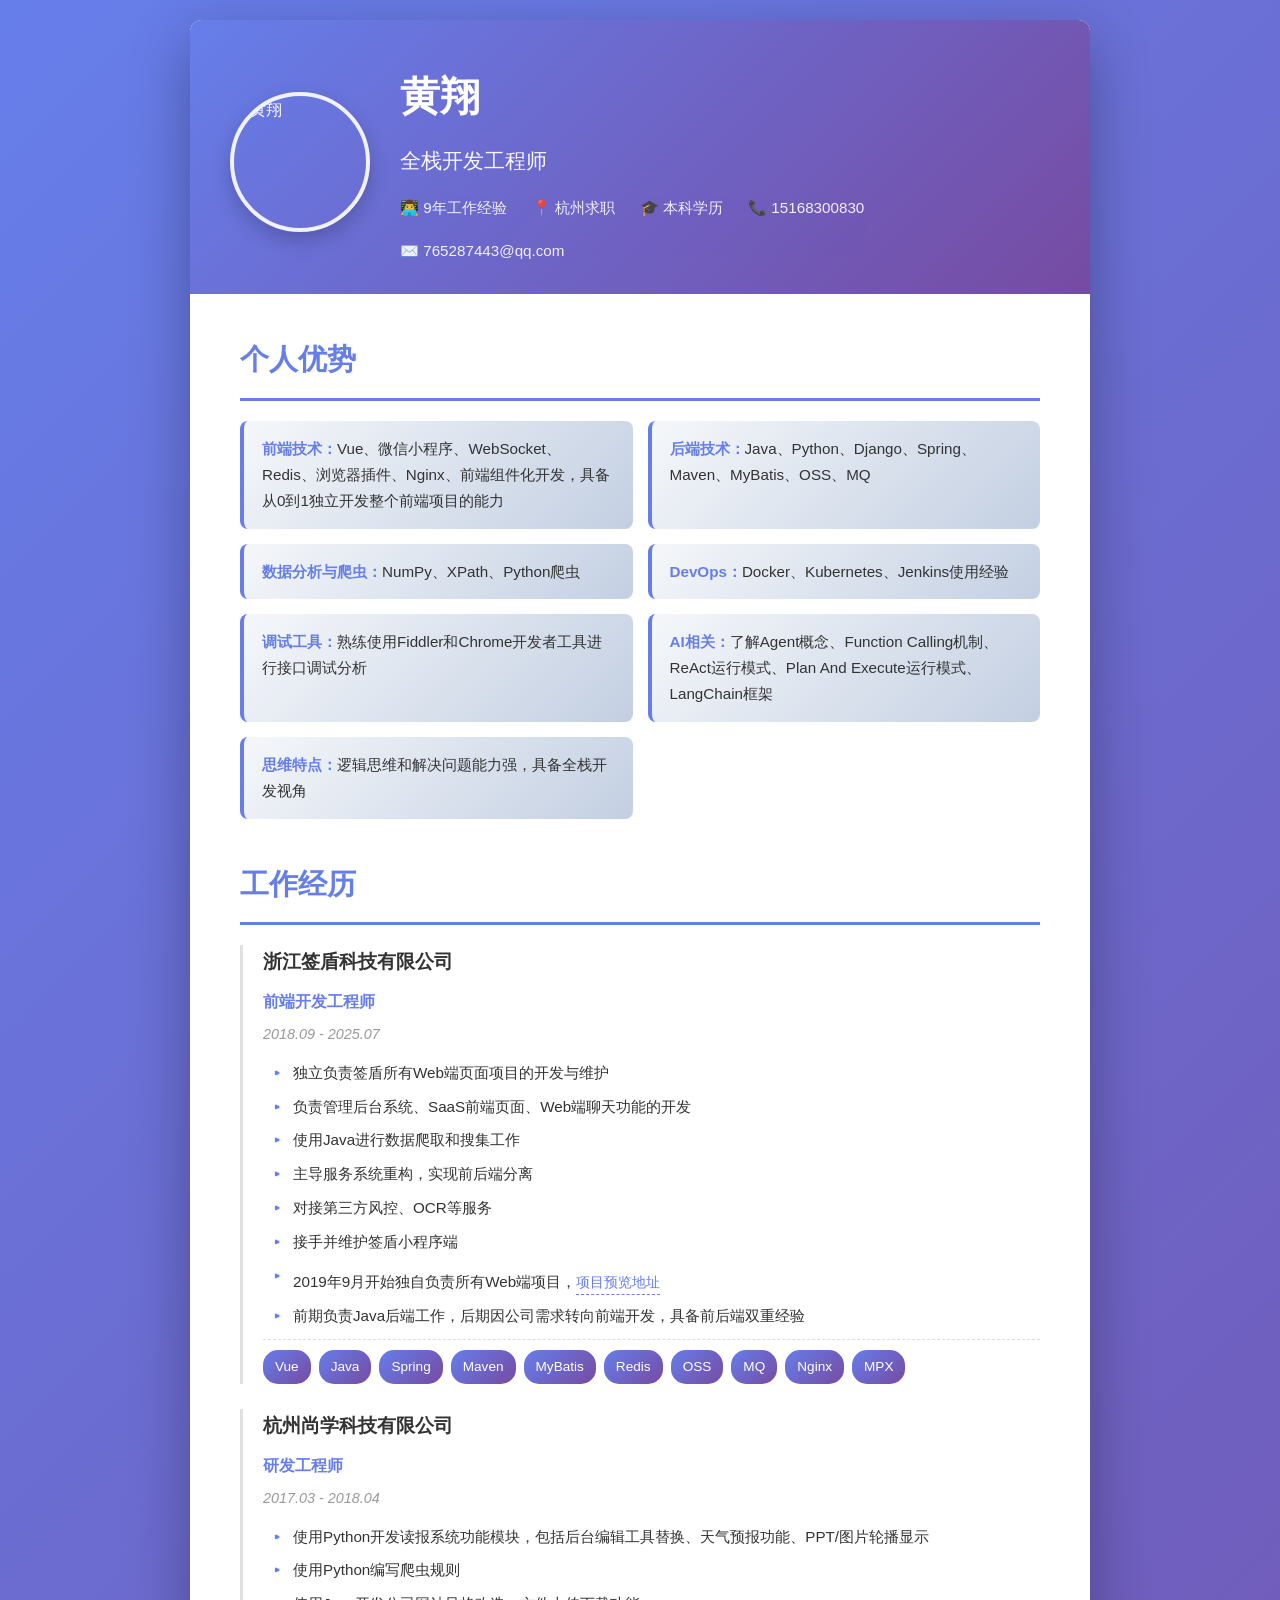
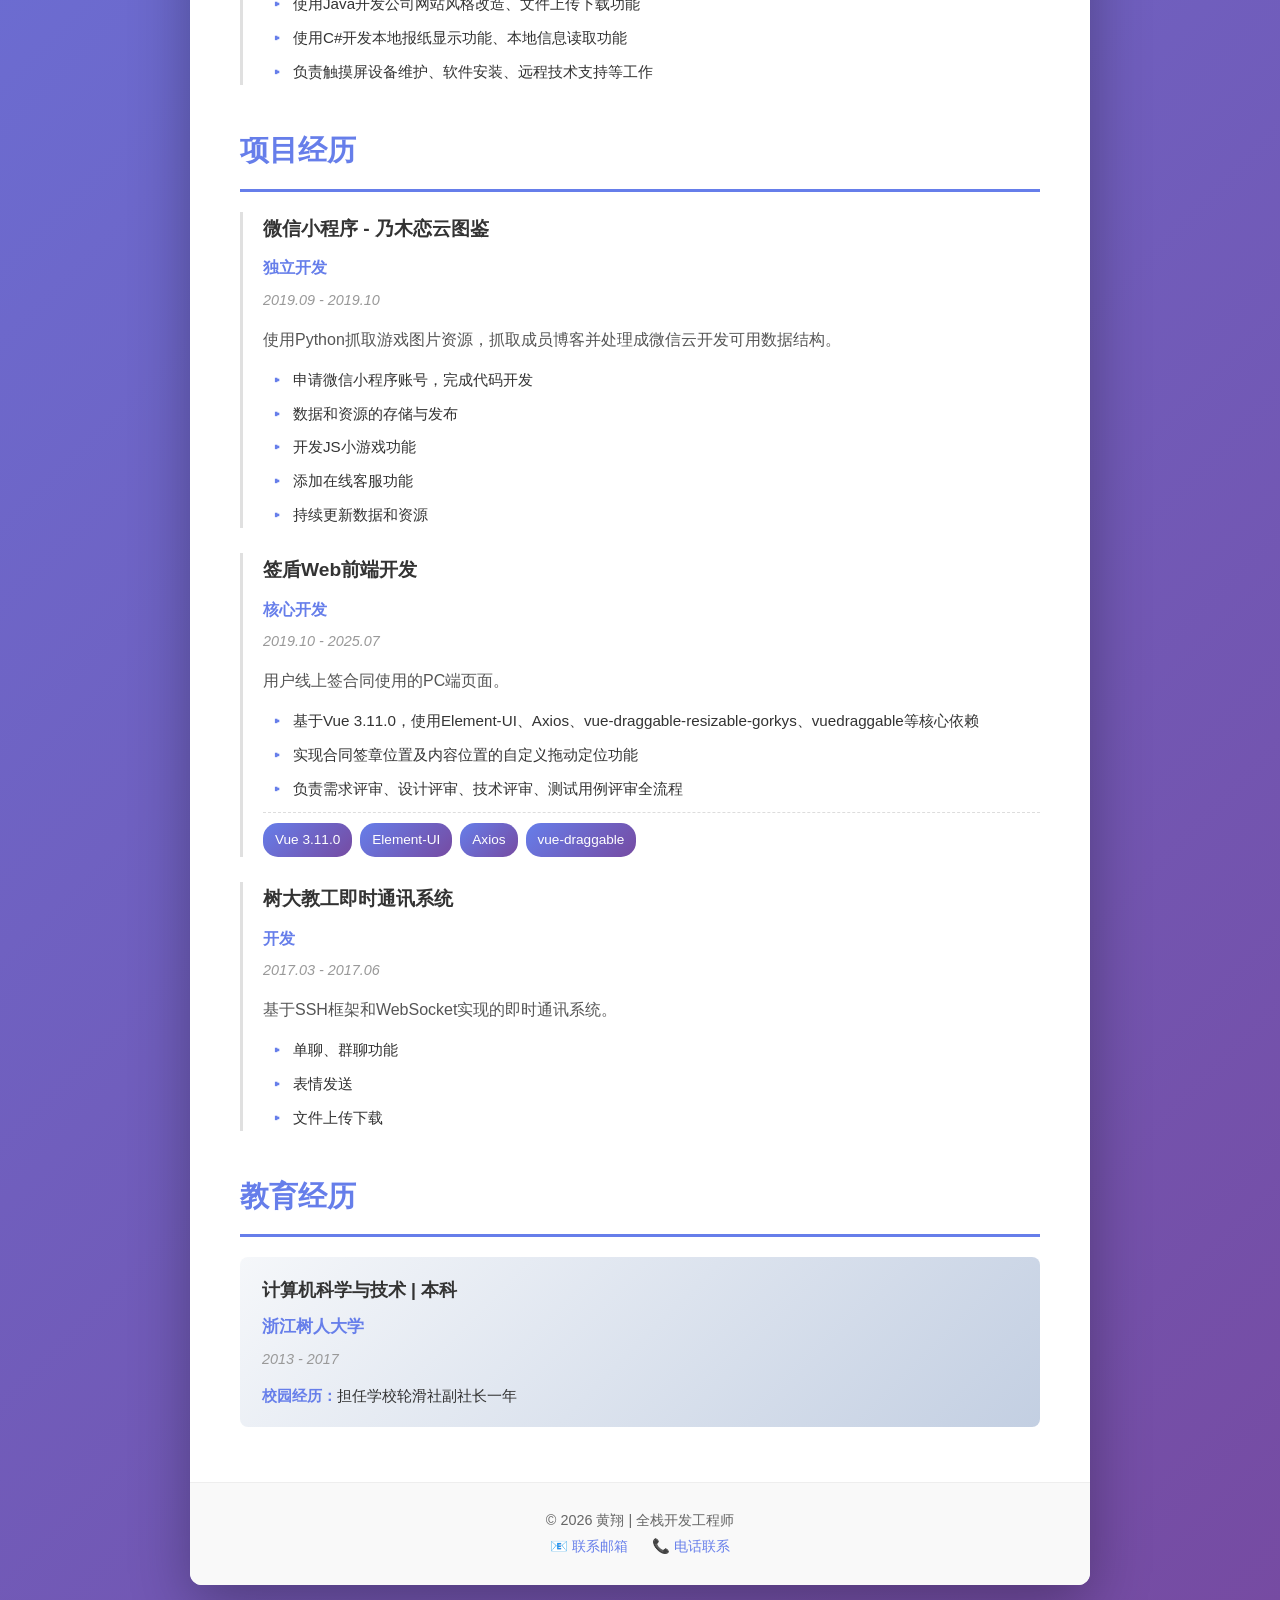
==== index.html @ 6120607a "Add files via upload Add personal homepage and resume" ====
<!DOCTYPE html>
<html lang="zh-CN">
<head>
    <meta charset="UTF-8">
    <meta name="viewport" content="width=device-width, initial-scale=1.0">
    <meta name="description" content="黄翔 - 全栈开发工程师，9年工作经验，Vue/Java/Python技术栈">
    <meta name="keywords" content="黄翔,前端开发,全栈开发,Vue,Java,Python,DevOps,Docker,Kubernetes">
    <title>黄翔 - 全栈开发工程师</title>
    <style>
        * {
            margin: 0;
            padding: 0;
            box-sizing: border-box;
        }

        body {
            font-family: -apple-system, BlinkMacSystemFont, "Segoe UI", "PingFang SC", "Hiragino Sans GB", "Microsoft YaHei", Arial, sans-serif;
            line-height: 1.8;
            color: #333;
            background: linear-gradient(135deg, #667eea 0%, #764ba2 100%);
            min-height: 100vh;
            padding: 20px;
        }

        .container {
            max-width: 900px;
            margin: 0 auto;
            background: white;
            border-radius: 12px;
            box-shadow: 0 20px 60px rgba(0,0,0,0.3);
            overflow: hidden;
        }

        header {
            background: linear-gradient(135deg, #667eea 0%, #764ba2 100%);
            color: white;
            padding: 40px 40px 30px;
            position: relative;
        }

        .header-content {
            display: flex;
            align-items: center;
            gap: 30px;
        }

        .avatar {
            width: 140px;
            height: 140px;
            border-radius: 50%;
            border: 4px solid rgba(255,255,255,0.9);
            object-fit: cover;
            box-shadow: 0 8px 20px rgba(0,0,0,0.2);
        }

        .header-info {
            flex: 1;
        }

        .header-info h1 {
            font-size: 2.5em;
            margin-bottom: 10px;
            font-weight: 700;
        }

        .header-info h2 {
            font-size: 1.3em;
            font-weight: 400;
            opacity: 0.95;
            margin-bottom: 15px;
        }

        .basic-info {
            display: flex;
            flex-wrap: wrap;
            gap: 15px 25px;
            font-size: 0.95em;
            opacity: 0.9;
        }

        .basic-info span {
            display: flex;
            align-items: center;
            gap: 6px;
        }

        .main-content {
            padding: 40px 50px;
        }

        section {
            margin-bottom: 40px;
        }

        section:last-child {
            margin-bottom: 0;
        }

        h3.section-title {
            font-size: 1.8em;
            color: #667eea;
            margin-bottom: 20px;
            padding-bottom: 12px;
            border-bottom: 3px solid #667eea;
            position: relative;
        }

        h3.section-title::after {
            content: '';
            position: absolute;
            bottom: -3px;
            left: 0;
            width: 60px;
            background: #764ba2;
        }

        .advantage-grid {
            display: grid;
            grid-template-columns: repeat(auto-fit, minmax(300px, 1fr));
            gap: 15px;
        }

        .advantage-item {
            background: linear-gradient(135deg, #f5f7fa 0%, #c3cfe2 100%);
            padding: 15px 18px;
            border-radius: 8px;
            border-left: 4px solid #667eea;
            font-size: 0.95em;
            line-height: 1.7;
        }

        .advantage-item strong {
            color: #667eea;
        }

        .work-item, .project-item {
            margin-bottom: 25px;
            padding-left: 20px;
            border-left: 3px solid #e0e0e0;
            transition: all 0.3s;
        }

        .work-item:hover, .project-item:hover {
            border-left-color: #667eea;
            background: #f9f9ff;
            padding-left: 25px;
        }

        .work-item h4, .project-item h4 {
            font-size: 1.2em;
            color: #333;
            margin-bottom: 8px;
            font-weight: 600;
        }

        .work-item .company, .project-item .role {
            color: #667eea;
            font-weight: 600;
            margin-bottom: 5px;
        }

        .work-item .period, .project-item .period {
            color: #999;
            font-size: 0.9em;
            margin-bottom: 12px;
            font-style: italic;
        }

        .work-item ul, .project-item ul {
            list-style: none;
            padding-left: 10px;
        }

        .work-item li, .project-item li {
            position: relative;
            padding-left: 20px;
            margin-bottom: 8px;
            font-size: 0.95em;
            line-height: 1.7;
        }

        .work-item li::before, .project-item li::before {
            content: "▸";
            position: absolute;
            left: 0;
            color: #667eea;
            font-weight: bold;
        }

        .tech-stack {
            display: flex;
            flex-wrap: wrap;
            gap: 8px;
            margin-top: 10px;
            padding-top: 10px;
            border-top: 1px dashed #ddd;
        }

        .tech-tag {
            background: linear-gradient(135deg, #667eea 0%, #764ba2 100%);
            color: white;
            padding: 5px 12px;
            border-radius: 15px;
            font-size: 0.85em;
            font-weight: 500;
        }

        .project-link {
            display: inline-block;
            margin-top: 8px;
            color: #667eea;
            text-decoration: none;
            font-size: 0.9em;
            border-bottom: 1px dashed #667eea;
            transition: all 0.3s;
        }

        .project-link:hover {
            color: #764ba2;
            border-bottom-style: solid;
        }

        .education-item {
            background: linear-gradient(135deg, #f5f7fa 0%, #c3cfe2 100%);
            padding: 18px 22px;
            border-radius: 8px;
            margin-bottom: 15px;
        }

        .education-item h4 {
            font-size: 1.1em;
            color: #333;
            margin-bottom: 5px;
            font-weight: 600;
        }

        .education-item .school {
            color: #667eea;
            font-weight: 600;
            font-size: 1.05em;
            margin-bottom: 5px;
        }

        .education-item .period {
            color: #999;
            font-size: 0.9em;
            font-style: italic;
        }

        .education-item .activity {
            margin-top: 10px;
            font-size: 0.95em;
            line-height: 1.7;
        }

        .education-item .activity strong {
            color: #667eea;
        }

        footer {
            text-align: center;
            padding: 25px;
            background: #f9f9f9;
            color: #666;
            font-size: 0.9em;
            border-top: 1px solid #eee;
        }

        footer a {
            color: #667eea;
            text-decoration: none;
            margin: 0 10px;
        }

        footer a:hover {
            color: #764ba2;
            text-decoration: underline;
        }

        @media print {
            body {
                background: white;
                padding: 0;
            }
            .container {
                box-shadow: none;
            }
            header {
                background: #667eea;
                -webkit-print-color-adjust: exact;
            }
        }

        @media (max-width: 768px) {
            .header-content {
                flex-direction: column;
                text-align: center;
            }
            .basic-info {
                justify-content: center;
            }
            .main-content {
                padding: 30px 25px;
            }
            h3.section-title {
                font-size: 1.5em;
            }
        }
    </style>
</head>
<body>
    <div class="container">
        <header>
            <div class="header-content">
                <img src="https://space-static.coze.site/coze_space/7616058619758398404/upload/id-3.png?sign=1775843832-1c563072ad-0-1d5538aaa18d4dfe7c9c02efa166ab16a2e80eed4051a1fe1d9e6ce0fef758ce" alt="黄翔" class="avatar">
                <div class="header-info">
                    <h1>黄翔</h1>
                    <h2>全栈开发工程师</h2>
                    <div class="basic-info">
                        <span>👨‍💻 9年工作经验</span>
                        <span>📍 杭州求职</span>
                        <span>🎓 本科学历</span>
                        <span>📞 15168300830</span>
                        <span>✉️ 765287443@qq.com</span>
                    </div>
                </div>
            </div>
        </header>

        <div class="main-content">
            <section>
                <h3 class="section-title">个人优势</h3>
                <div class="advantage-grid">
                    <div class="advantage-item">
                        <strong>前端技术：</strong>Vue、微信小程序、WebSocket、Redis、浏览器插件、Nginx、前端组件化开发，具备从0到1独立开发整个前端项目的能力
                    </div>
                    <div class="advantage-item">
                        <strong>后端技术：</strong>Java、Python、Django、Spring、Maven、MyBatis、OSS、MQ
                    </div>
                    <div class="advantage-item">
                        <strong>数据分析与爬虫：</strong>NumPy、XPath、Python爬虫
                    </div>
                    <div class="advantage-item">
                        <strong>DevOps：</strong>Docker、Kubernetes、Jenkins使用经验
                    </div>
                    <div class="advantage-item">
                        <strong>调试工具：</strong>熟练使用Fiddler和Chrome开发者工具进行接口调试分析
                    </div>
                    <div class="advantage-item">
                        <strong>AI相关：</strong>了解Agent概念、Function Calling机制、ReAct运行模式、Plan And Execute运行模式、LangChain框架
                    </div>
                    <div class="advantage-item">
                        <strong>思维特点：</strong>逻辑思维和解决问题能力强，具备全栈开发视角
                    </div>
                </div>
            </section>

            <section>
                <h3 class="section-title">工作经历</h3>
                
                <div class="work-item">
                    <h4>浙江签盾科技有限公司</h4>
                    <div class="company">前端开发工程师</div>
                    <div class="period">2018.09 - 2025.07</div>
                    <ul>
                        <li>独立负责签盾所有Web端页面项目的开发与维护</li>
                        <li>负责管理后台系统、SaaS前端页面、Web端聊天功能的开发</li>
                        <li>使用Java进行数据爬取和搜集工作</li>
                        <li>主导服务系统重构，实现前后端分离</li>
                        <li>对接第三方风控、OCR等服务</li>
                        <li>接手并维护签盾小程序端</li>
                        <li>2019年9月开始独自负责所有Web端项目，<a href="https://share.note.youdao.com/s/SpcmBtVJ" class="project-link" target="_blank">项目预览地址</a></li>
                        <li>前期负责Java后端工作，后期因公司需求转向前端开发，具备前后端双重经验</li>
                    </ul>
                    <div class="tech-stack">
                        <span class="tech-tag">Vue</span>
                        <span class="tech-tag">Java</span>
                        <span class="tech-tag">Spring</span>
                        <span class="tech-tag">Maven</span>
                        <span class="tech-tag">MyBatis</span>
                        <span class="tech-tag">Redis</span>
                        <span class="tech-tag">OSS</span>
                        <span class="tech-tag">MQ</span>
                        <span class="tech-tag">Nginx</span>
                        <span class="tech-tag">MPX</span>
                    </div>
                </div>

                <div class="work-item">
                    <h4>杭州尚学科技有限公司</h4>
                    <div class="company">研发工程师</div>
                    <div class="period">2017.03 - 2018.04</div>
                    <ul>
                        <li>使用Python开发读报系统功能模块，包括后台编辑工具替换、天气预报功能、PPT/图片轮播显示</li>
                        <li>使用Python编写爬虫规则</li>
                        <li>使用Java开发公司网站风格改造、文件上传下载功能</li>
                        <li>使用C#开发本地报纸显示功能、本地信息读取功能</li>
                        <li>负责触摸屏设备维护、软件安装、远程技术支持等工作</li>
                    </ul>
                </div>
            </section>

            <section>
                <h3 class="section-title">项目经历</h3>
                
                <div class="project-item">
                    <h4>微信小程序 - 乃木恋云图鉴</h4>
                    <div class="role">独立开发</div>
                    <div class="period">2019.09 - 2019.10</div>
                    <p style="margin-bottom: 12px; color: #555;">使用Python抓取游戏图片资源，抓取成员博客并处理成微信云开发可用数据结构。</p>
                    <ul>
                        <li>申请微信小程序账号，完成代码开发</li>
                        <li>数据和资源的存储与发布</li>
                        <li>开发JS小游戏功能</li>
                        <li>添加在线客服功能</li>
                        <li>持续更新数据和资源</li>
                    </ul>
                </div>

                <div class="project-item">
                    <h4>签盾Web前端开发</h4>
                    <div class="role">核心开发</div>
                    <div class="period">2019.10 - 2025.07</div>
                    <p style="margin-bottom: 12px; color: #555;">用户线上签合同使用的PC端页面。</p>
                    <ul>
                        <li>基于Vue 3.11.0，使用Element-UI、Axios、vue-draggable-resizable-gorkys、vuedraggable等核心依赖</li>
                        <li>实现合同签章位置及内容位置的自定义拖动定位功能</li>
                        <li>负责需求评审、设计评审、技术评审、测试用例评审全流程</li>
                    </ul>
                    <div class="tech-stack">
                        <span class="tech-tag">Vue 3.11.0</span>
                        <span class="tech-tag">Element-UI</span>
                        <span class="tech-tag">Axios</span>
                        <span class="tech-tag">vue-draggable</span>
                    </div>
                </div>

                <div class="project-item">
                    <h4>树大教工即时通讯系统</h4>
                    <div class="role">开发</div>
                    <div class="period">2017.03 - 2017.06</div>
                    <p style="margin-bottom: 12px; color: #555;">基于SSH框架和WebSocket实现的即时通讯系统。</p>
                    <ul>
                        <li>单聊、群聊功能</li>
                        <li>表情发送</li>
                        <li>文件上传下载</li>
                    </ul>
                </div>
            </section>

            <section>
                <h3 class="section-title">教育经历</h3>
                
                <div class="education-item">
                    <h4>计算机科学与技术 | 本科</h4>
                    <div class="school">浙江树人大学</div>
                    <div class="period">2013 - 2017</div>
                    <div class="activity">
                        <strong>校园经历：</strong>担任学校轮滑社副社长一年
                    </div>
                </div>
            </section>
        </div>

        <footer>
            <p>© 2026 黄翔 | 全栈开发工程师</p>
            <p>
                <a href="mailto:765287443@qq.com">📧 联系邮箱</a>
                <a href="tel:15168300830">📞 电话联系</a>
            </p>
        </footer>
    </div>
</body>
</html>
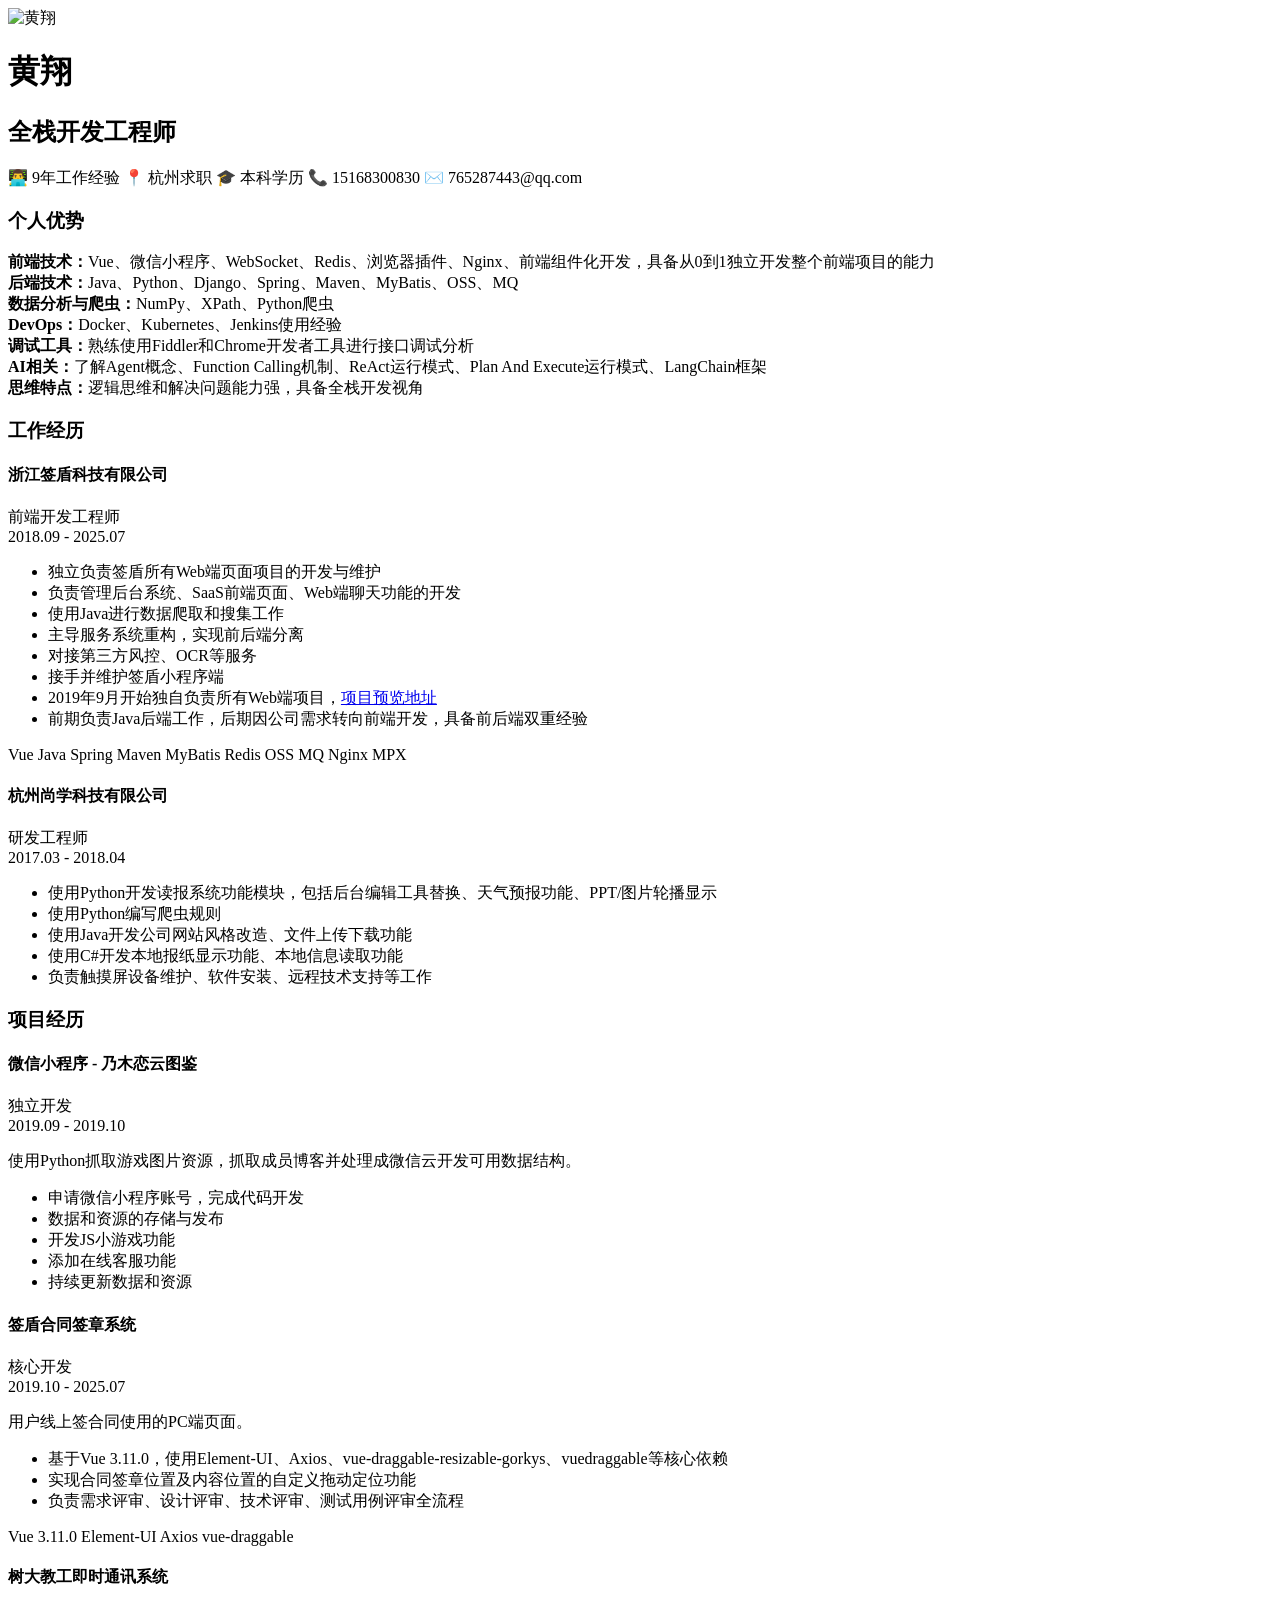
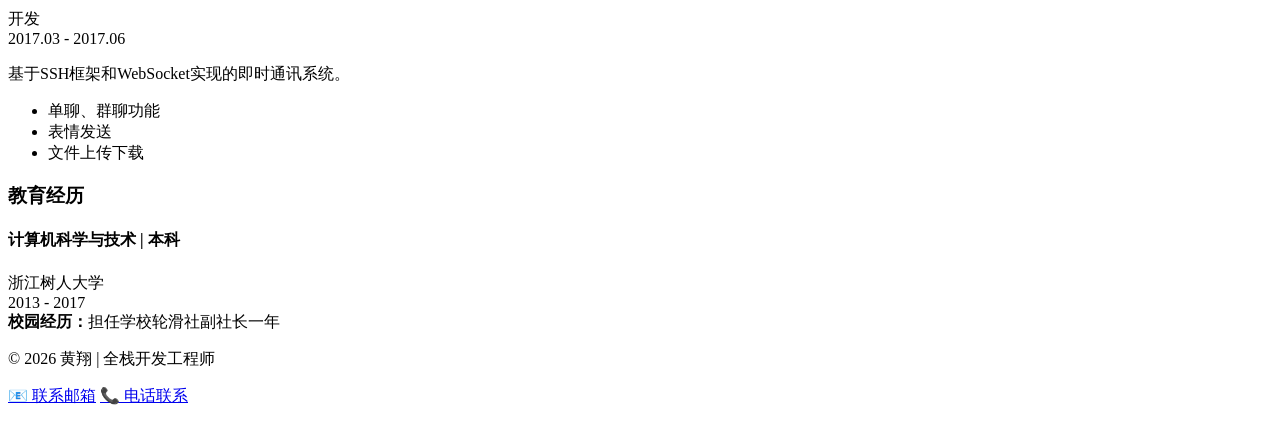
==== commit 59159f07: "样式代码分离" ====
--- a/index.html
+++ b/index.html
@@ -6,307 +6,7 @@
     <meta name="description" content="黄翔 - 全栈开发工程师，9年工作经验，Vue/Java/Python技术栈">
     <meta name="keywords" content="黄翔,前端开发,全栈开发,Vue,Java,Python,DevOps,Docker,Kubernetes">
     <title>黄翔 - 全栈开发工程师</title>
-    <style>
-        * {
-            margin: 0;
-            padding: 0;
-            box-sizing: border-box;
-        }
-
-        body {
-            font-family: -apple-system, BlinkMacSystemFont, "Segoe UI", "PingFang SC", "Hiragino Sans GB", "Microsoft YaHei", Arial, sans-serif;
-            line-height: 1.8;
-            color: #333;
-            background: linear-gradient(135deg, #667eea 0%, #764ba2 100%);
-            min-height: 100vh;
-            padding: 20px;
-        }
-
-        .container {
-            max-width: 900px;
-            margin: 0 auto;
-            background: white;
-            border-radius: 12px;
-            box-shadow: 0 20px 60px rgba(0,0,0,0.3);
-            overflow: hidden;
-        }
-
-        header {
-            background: linear-gradient(135deg, #667eea 0%, #764ba2 100%);
-            color: white;
-            padding: 40px 40px 30px;
-            position: relative;
-        }
-
-        .header-content {
-            display: flex;
-            align-items: center;
-            gap: 30px;
-        }
-
-        .avatar {
-            width: 140px;
-            height: 140px;
-            border-radius: 50%;
-            border: 4px solid rgba(255,255,255,0.9);
-            object-fit: cover;
-            box-shadow: 0 8px 20px rgba(0,0,0,0.2);
-        }
-
-        .header-info {
-            flex: 1;
-        }
-
-        .header-info h1 {
-            font-size: 2.5em;
-            margin-bottom: 10px;
-            font-weight: 700;
-        }
-
-        .header-info h2 {
-            font-size: 1.3em;
-            font-weight: 400;
-            opacity: 0.95;
-            margin-bottom: 15px;
-        }
-
-        .basic-info {
-            display: flex;
-            flex-wrap: wrap;
-            gap: 15px 25px;
-            font-size: 0.95em;
-            opacity: 0.9;
-        }
-
-        .basic-info span {
-            display: flex;
-            align-items: center;
-            gap: 6px;
-        }
-
-        .main-content {
-            padding: 40px 50px;
-        }
-
-        section {
-            margin-bottom: 40px;
-        }
-
-        section:last-child {
-            margin-bottom: 0;
-        }
-
-        h3.section-title {
-            font-size: 1.8em;
-            color: #667eea;
-            margin-bottom: 20px;
-            padding-bottom: 12px;
-            border-bottom: 3px solid #667eea;
-            position: relative;
-        }
-
-        h3.section-title::after {
-            content: '';
-            position: absolute;
-            bottom: -3px;
-            left: 0;
-            width: 60px;
-            background: #764ba2;
-        }
-
-        .advantage-grid {
-            display: grid;
-            grid-template-columns: repeat(auto-fit, minmax(300px, 1fr));
-            gap: 15px;
-        }
-
-        .advantage-item {
-            background: linear-gradient(135deg, #f5f7fa 0%, #c3cfe2 100%);
-            padding: 15px 18px;
-            border-radius: 8px;
-            border-left: 4px solid #667eea;
-            font-size: 0.95em;
-            line-height: 1.7;
-        }
-
-        .advantage-item strong {
-            color: #667eea;
-        }
-
-        .work-item, .project-item {
-            margin-bottom: 25px;
-            padding-left: 20px;
-            border-left: 3px solid #e0e0e0;
-            transition: all 0.3s;
-        }
-
-        .work-item:hover, .project-item:hover {
-            border-left-color: #667eea;
-            background: #f9f9ff;
-            padding-left: 25px;
-        }
-
-        .work-item h4, .project-item h4 {
-            font-size: 1.2em;
-            color: #333;
-            margin-bottom: 8px;
-            font-weight: 600;
-        }
-
-        .work-item .company, .project-item .role {
-            color: #667eea;
-            font-weight: 600;
-            margin-bottom: 5px;
-        }
-
-        .work-item .period, .project-item .period {
-            color: #999;
-            font-size: 0.9em;
-            margin-bottom: 12px;
-            font-style: italic;
-        }
-
-        .work-item ul, .project-item ul {
-            list-style: none;
-            padding-left: 10px;
-        }
-
-        .work-item li, .project-item li {
-            position: relative;
-            padding-left: 20px;
-            margin-bottom: 8px;
-            font-size: 0.95em;
-            line-height: 1.7;
-        }
-
-        .work-item li::before, .project-item li::before {
-            content: "▸";
-            position: absolute;
-            left: 0;
-            color: #667eea;
-            font-weight: bold;
-        }
-
-        .tech-stack {
-            display: flex;
-            flex-wrap: wrap;
-            gap: 8px;
-            margin-top: 10px;
-            padding-top: 10px;
-            border-top: 1px dashed #ddd;
-        }
-
-        .tech-tag {
-            background: linear-gradient(135deg, #667eea 0%, #764ba2 100%);
-            color: white;
-            padding: 5px 12px;
-            border-radius: 15px;
-            font-size: 0.85em;
-            font-weight: 500;
-        }
-
-        .project-link {
-            display: inline-block;
-            margin-top: 8px;
-            color: #667eea;
-            text-decoration: none;
-            font-size: 0.9em;
-            border-bottom: 1px dashed #667eea;
-            transition: all 0.3s;
-        }
-
-        .project-link:hover {
-            color: #764ba2;
-            border-bottom-style: solid;
-        }
-
-        .education-item {
-            background: linear-gradient(135deg, #f5f7fa 0%, #c3cfe2 100%);
-            padding: 18px 22px;
-            border-radius: 8px;
-            margin-bottom: 15px;
-        }
-
-        .education-item h4 {
-            font-size: 1.1em;
-            color: #333;
-            margin-bottom: 5px;
-            font-weight: 600;
-        }
-
-        .education-item .school {
-            color: #667eea;
-            font-weight: 600;
-            font-size: 1.05em;
-            margin-bottom: 5px;
-        }
-
-        .education-item .period {
-            color: #999;
-            font-size: 0.9em;
-            font-style: italic;
-        }
-
-        .education-item .activity {
-            margin-top: 10px;
-            font-size: 0.95em;
-            line-height: 1.7;
-        }
-
-        .education-item .activity strong {
-            color: #667eea;
-        }
-
-        footer {
-            text-align: center;
-            padding: 25px;
-            background: #f9f9f9;
-            color: #666;
-            font-size: 0.9em;
-            border-top: 1px solid #eee;
-        }
-
-        footer a {
-            color: #667eea;
-            text-decoration: none;
-            margin: 0 10px;
-        }
-
-        footer a:hover {
-            color: #764ba2;
-            text-decoration: underline;
-        }
-
-        @media print {
-            body {
-                background: white;
-                padding: 0;
-            }
-            .container {
-                box-shadow: none;
-            }
-            header {
-                background: #667eea;
-                -webkit-print-color-adjust: exact;
-            }
-        }
-
-        @media (max-width: 768px) {
-            .header-content {
-                flex-direction: column;
-                text-align: center;
-            }
-            .basic-info {
-                justify-content: center;
-            }
-            .main-content {
-                padding: 30px 25px;
-            }
-            h3.section-title {
-                font-size: 1.5em;
-            }
-        }
-    </style>
+    <link rel="stylesheet" href="style.css">
 </head>
 <body>
     <div class="container">
@@ -407,7 +107,7 @@
                     <h4>微信小程序 - 乃木恋云图鉴</h4>
                     <div class="role">独立开发</div>
                     <div class="period">2019.09 - 2019.10</div>
-                    <p style="margin-bottom: 12px; color: #555;">使用Python抓取游戏图片资源，抓取成员博客并处理成微信云开发可用数据结构。</p>
+                    <p class="project-desc">使用Python抓取游戏图片资源，抓取成员博客并处理成微信云开发可用数据结构。</p>
                     <ul>
                         <li>申请微信小程序账号，完成代码开发</li>
                         <li>数据和资源的存储与发布</li>
@@ -418,10 +118,10 @@
                 </div>
 
                 <div class="project-item">
-                    <h4>签盾Web前端开发</h4>
+                    <h4>签盾合同签章系统</h4>
                     <div class="role">核心开发</div>
                     <div class="period">2019.10 - 2025.07</div>
-                    <p style="margin-bottom: 12px; color: #555;">用户线上签合同使用的PC端页面。</p>
+                    <p class="project-desc">用户线上签合同使用的PC端页面。</p>
                     <ul>
                         <li>基于Vue 3.11.0，使用Element-UI、Axios、vue-draggable-resizable-gorkys、vuedraggable等核心依赖</li>
                         <li>实现合同签章位置及内容位置的自定义拖动定位功能</li>
@@ -439,7 +139,7 @@
                     <h4>树大教工即时通讯系统</h4>
                     <div class="role">开发</div>
                     <div class="period">2017.03 - 2017.06</div>
-                    <p style="margin-bottom: 12px; color: #555;">基于SSH框架和WebSocket实现的即时通讯系统。</p>
+                    <p class="project-desc">基于SSH框架和WebSocket实现的即时通讯系统。</p>
                     <ul>
                         <li>单聊、群聊功能</li>
                         <li>表情发送</li>
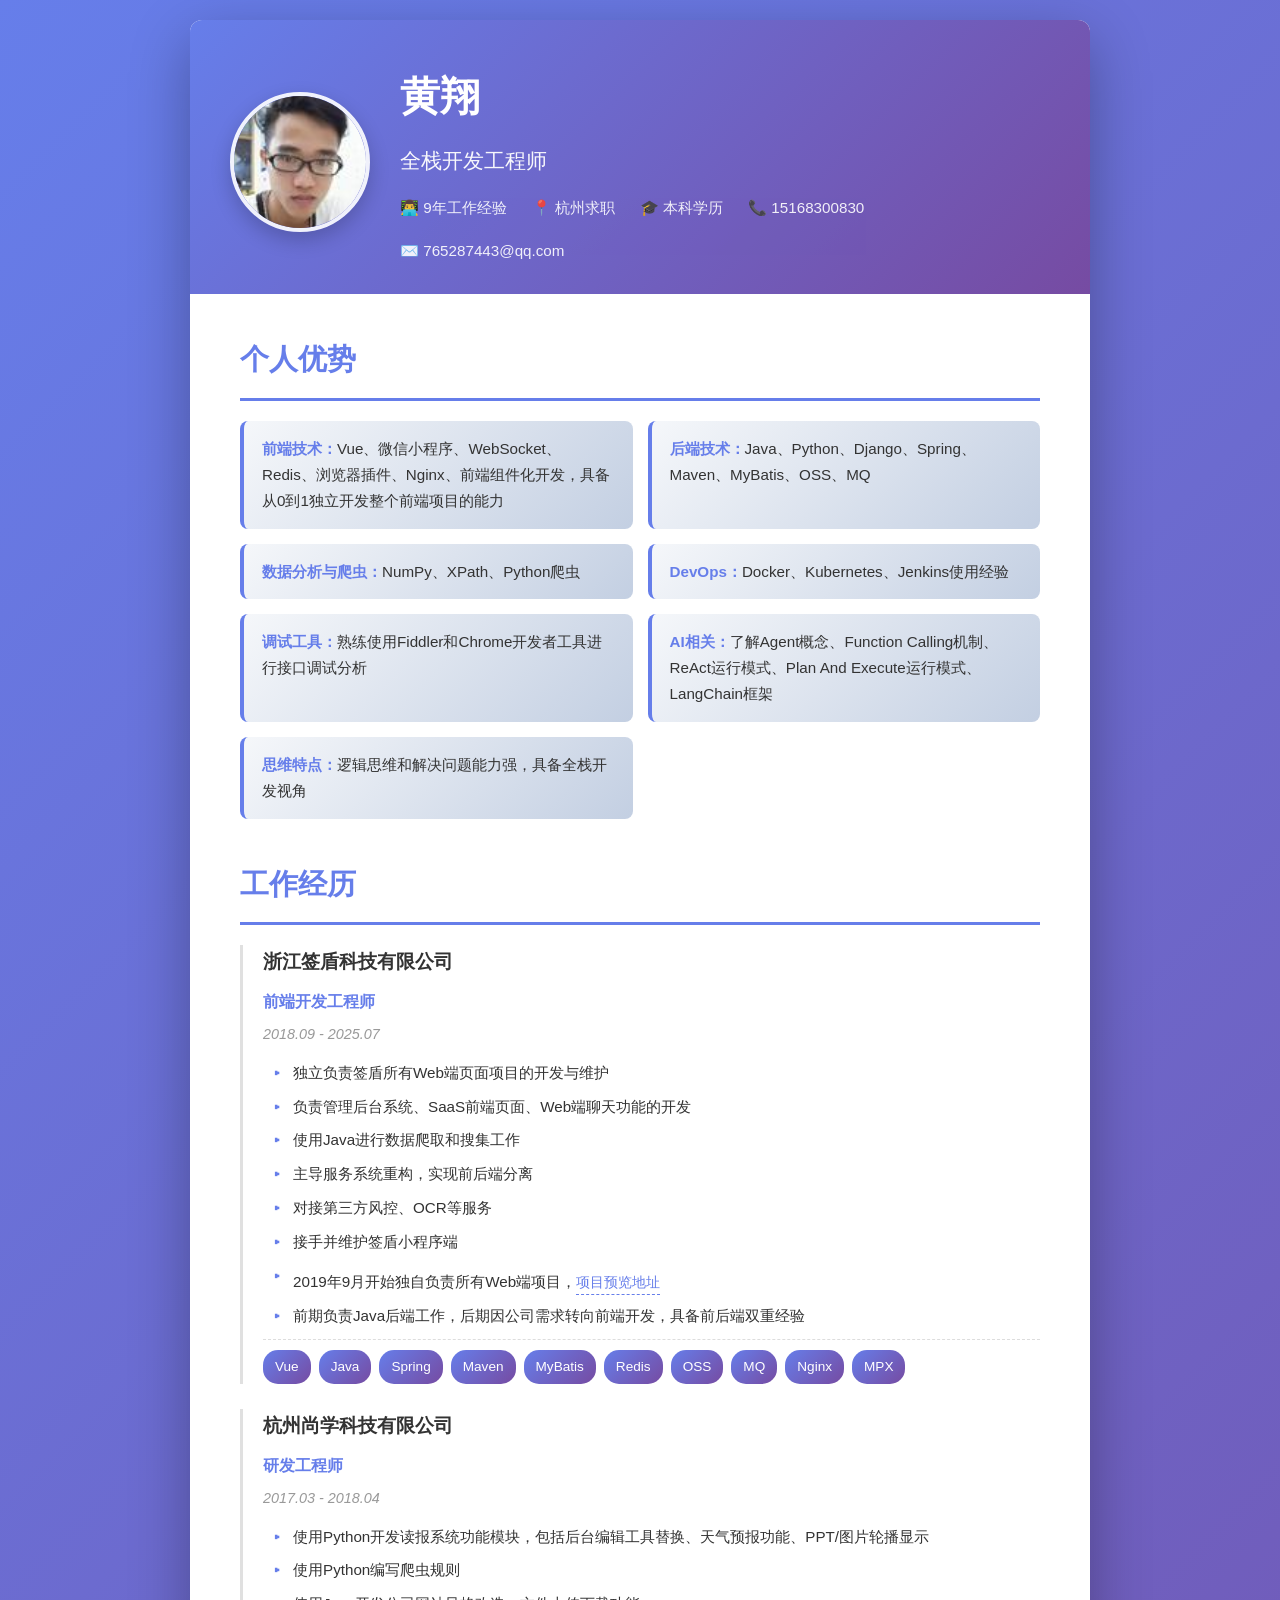
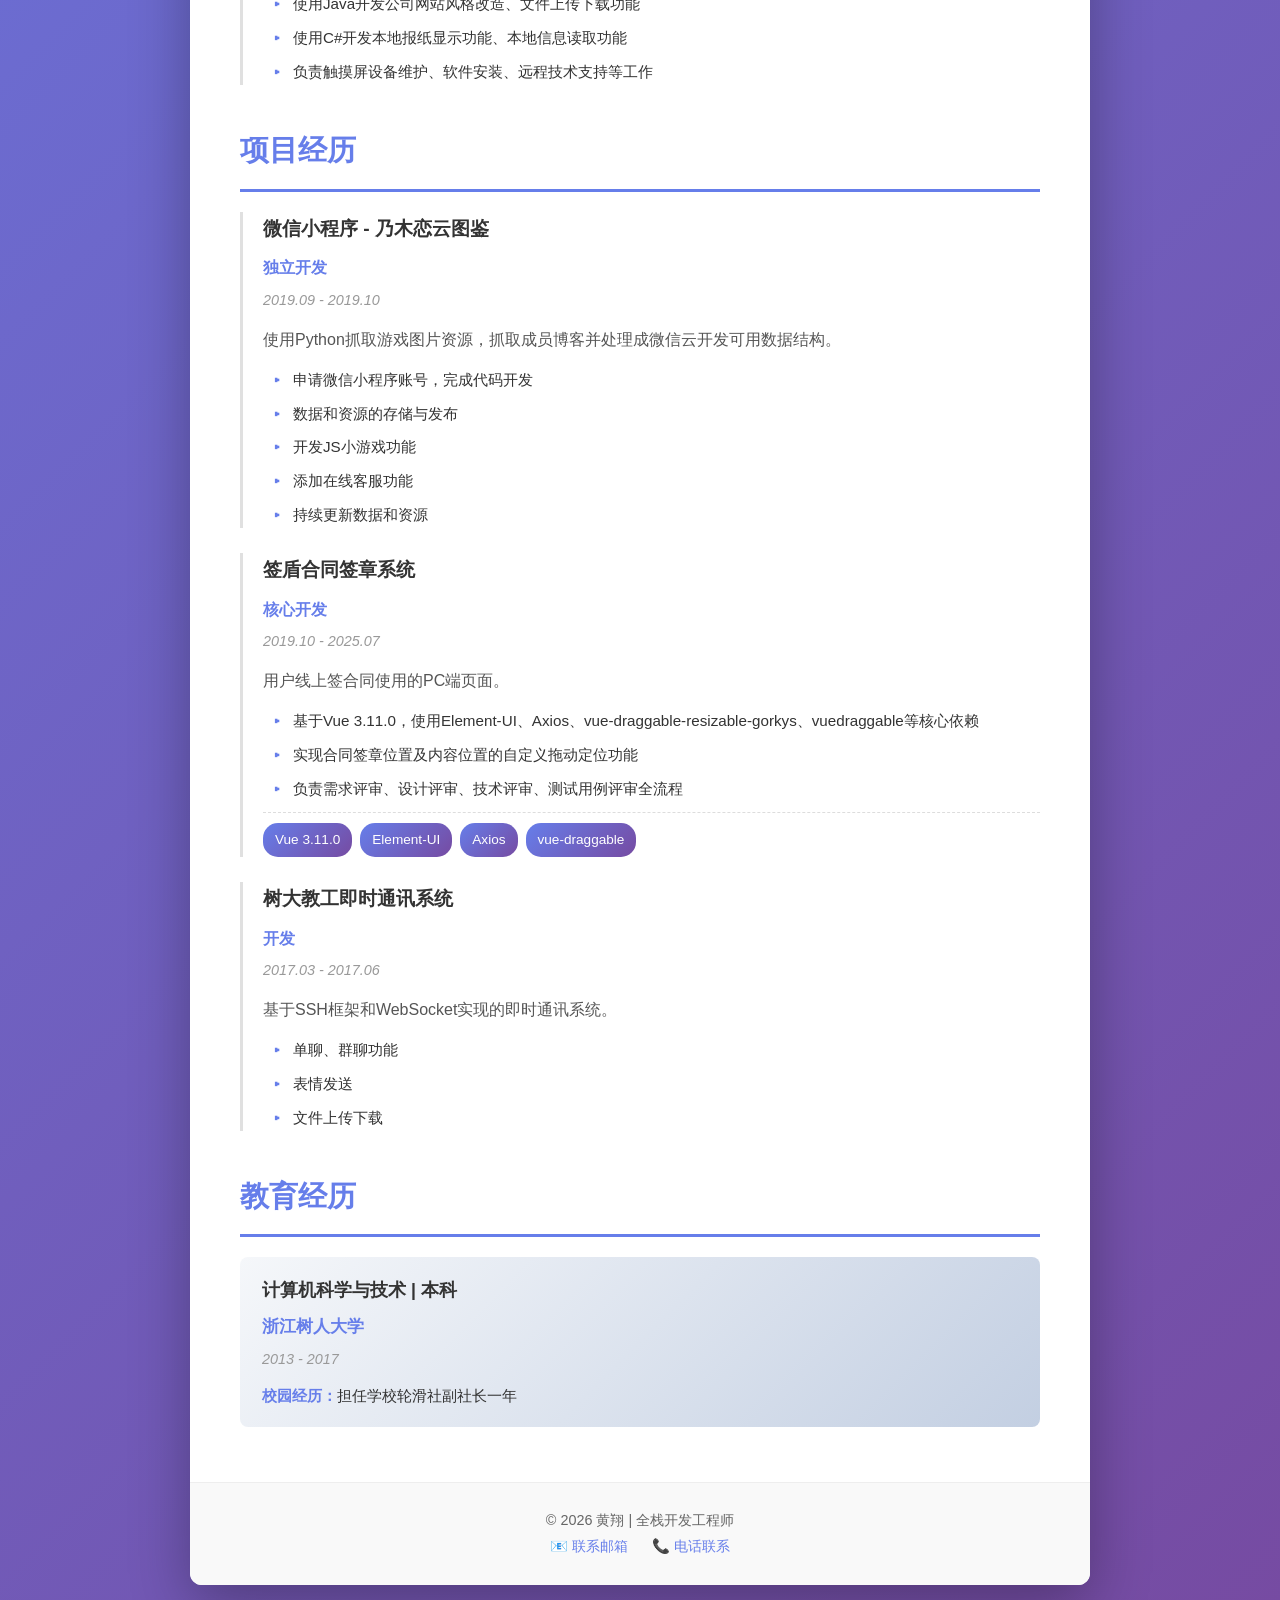
==== commit c1c2f821: "头像图片换成本地路径" ====
--- a/index.html
+++ b/index.html
@@ -12,7 +12,7 @@
     <div class="container">
         <header>
             <div class="header-content">
-                <img src="https://space-static.coze.site/coze_space/7616058619758398404/upload/id-3.png?sign=1775843832-1c563072ad-0-1d5538aaa18d4dfe7c9c02efa166ab16a2e80eed4051a1fe1d9e6ce0fef758ce" alt="黄翔" class="avatar">
+                <img src="./assets/image/avatar.jpg" alt="黄翔" class="avatar">
                 <div class="header-info">
                     <h1>黄翔</h1>
                     <h2>全栈开发工程师</h2>
--- a/style.css
+++ b/style.css
@@ -0,0 +1,314 @@
+* {
+    margin: 0;
+    padding: 0;
+    box-sizing: border-box;
+}
+
+body {
+    font-family: -apple-system, BlinkMacSystemFont, "Segoe UI", "PingFang SC", "Hiragino Sans GB", "Microsoft YaHei", Arial, sans-serif;
+    line-height: 1.8;
+    color: #333;
+    background: linear-gradient(135deg, #667eea 0%, #764ba2 100%);
+    min-height: 100vh;
+    padding: 20px;
+}
+
+.container {
+    max-width: 900px;
+    margin: 0 auto;
+    background: white;
+    border-radius: 12px;
+    box-shadow: 0 20px 60px rgba(0,0,0,0.3);
+    overflow: hidden;
+}
+
+header {
+    background: linear-gradient(135deg, #667eea 0%, #764ba2 100%);
+    color: white;
+    padding: 40px 40px 30px;
+    position: relative;
+}
+
+.header-content {
+    display: flex;
+    align-items: center;
+    gap: 30px;
+}
+
+.avatar {
+    width: 140px;
+    height: 140px;
+    border-radius: 50%;
+    border: 4px solid rgba(255,255,255,0.9);
+    object-fit: cover;
+    box-shadow: 0 8px 20px rgba(0,0,0,0.2);
+}
+
+.header-info {
+    flex: 1;
+}
+
+.header-info h1 {
+    font-size: 2.5em;
+    margin-bottom: 10px;
+    font-weight: 700;
+}
+
+.header-info h2 {
+    font-size: 1.3em;
+    font-weight: 400;
+    opacity: 0.95;
+    margin-bottom: 15px;
+}
+
+.basic-info {
+    display: flex;
+    flex-wrap: wrap;
+    gap: 15px 25px;
+    font-size: 0.95em;
+    opacity: 0.9;
+}
+
+.basic-info span {
+    display: flex;
+    align-items: center;
+    gap: 6px;
+}
+
+.main-content {
+    padding: 40px 50px;
+}
+
+section {
+    margin-bottom: 40px;
+}
+
+section:last-child {
+    margin-bottom: 0;
+}
+
+h3.section-title {
+    font-size: 1.8em;
+    color: #667eea;
+    margin-bottom: 20px;
+    padding-bottom: 12px;
+    border-bottom: 3px solid #667eea;
+    position: relative;
+}
+
+h3.section-title::after {
+    content: '';
+    position: absolute;
+    bottom: -3px;
+    left: 0;
+    width: 60px;
+    background: #764ba2;
+}
+
+.advantage-grid {
+    display: grid;
+    grid-template-columns: repeat(auto-fit, minmax(300px, 1fr));
+    gap: 15px;
+}
+
+.advantage-item {
+    background: linear-gradient(135deg, #f5f7fa 0%, #c3cfe2 100%);
+    padding: 15px 18px;
+    border-radius: 8px;
+    border-left: 4px solid #667eea;
+    font-size: 0.95em;
+    line-height: 1.7;
+}
+
+.advantage-item strong {
+    color: #667eea;
+}
+
+.work-item,
+.project-item {
+    margin-bottom: 25px;
+    padding-left: 20px;
+    border-left: 3px solid #e0e0e0;
+    transition: all 0.3s;
+}
+
+.work-item:hover,
+.project-item:hover {
+    border-left-color: #667eea;
+    background: #f9f9ff;
+    padding-left: 25px;
+}
+
+.work-item h4,
+.project-item h4 {
+    font-size: 1.2em;
+    color: #333;
+    margin-bottom: 8px;
+    font-weight: 600;
+}
+
+.work-item .company,
+.project-item .role {
+    color: #667eea;
+    font-weight: 600;
+    margin-bottom: 5px;
+}
+
+.work-item .period,
+.project-item .period {
+    color: #999;
+    font-size: 0.9em;
+    margin-bottom: 12px;
+    font-style: italic;
+}
+
+.work-item ul,
+.project-item ul {
+    list-style: none;
+    padding-left: 10px;
+}
+
+.work-item li,
+.project-item li {
+    position: relative;
+    padding-left: 20px;
+    margin-bottom: 8px;
+    font-size: 0.95em;
+    line-height: 1.7;
+}
+
+.work-item li::before,
+.project-item li::before {
+    content: "▸";
+    position: absolute;
+    left: 0;
+    color: #667eea;
+    font-weight: bold;
+}
+
+.tech-stack {
+    display: flex;
+    flex-wrap: wrap;
+    gap: 8px;
+    margin-top: 10px;
+    padding-top: 10px;
+    border-top: 1px dashed #ddd;
+}
+
+.tech-tag {
+    background: linear-gradient(135deg, #667eea 0%, #764ba2 100%);
+    color: white;
+    padding: 5px 12px;
+    border-radius: 15px;
+    font-size: 0.85em;
+    font-weight: 500;
+}
+
+.project-link {
+    display: inline-block;
+    margin-top: 8px;
+    color: #667eea;
+    text-decoration: none;
+    font-size: 0.9em;
+    border-bottom: 1px dashed #667eea;
+    transition: all 0.3s;
+}
+
+.project-link:hover {
+    color: #764ba2;
+    border-bottom-style: solid;
+}
+
+.education-item {
+    background: linear-gradient(135deg, #f5f7fa 0%, #c3cfe2 100%);
+    padding: 18px 22px;
+    border-radius: 8px;
+    margin-bottom: 15px;
+}
+
+.education-item h4 {
+    font-size: 1.1em;
+    color: #333;
+    margin-bottom: 5px;
+    font-weight: 600;
+}
+
+.education-item .school {
+    color: #667eea;
+    font-weight: 600;
+    font-size: 1.05em;
+    margin-bottom: 5px;
+}
+
+.education-item .period {
+    color: #999;
+    font-size: 0.9em;
+    font-style: italic;
+}
+
+.education-item .activity {
+    margin-top: 10px;
+    font-size: 0.95em;
+    line-height: 1.7;
+}
+
+.education-item .activity strong {
+    color: #667eea;
+}
+
+footer {
+    text-align: center;
+    padding: 25px;
+    background: #f9f9f9;
+    color: #666;
+    font-size: 0.9em;
+    border-top: 1px solid #eee;
+}
+
+footer a {
+    color: #667eea;
+    text-decoration: none;
+    margin: 0 10px;
+}
+
+footer a:hover {
+    color: #764ba2;
+    text-decoration: underline;
+}
+
+@media print {
+    body {
+        background: white;
+        padding: 0;
+    }
+    .container {
+        box-shadow: none;
+    }
+    header {
+        background: #667eea;
+        -webkit-print-color-adjust: exact;
+    }
+}
+
+@media (max-width: 768px) {
+    .header-content {
+        flex-direction: column;
+        text-align: center;
+    }
+    .basic-info {
+        justify-content: center;
+    }
+    .main-content {
+        padding: 30px 25px;
+    }
+    h3.section-title {
+        font-size: 1.5em;
+    }
+}
+
+.project-desc {
+    margin-bottom: 12px;
+    color: #555;
+}
+
+
